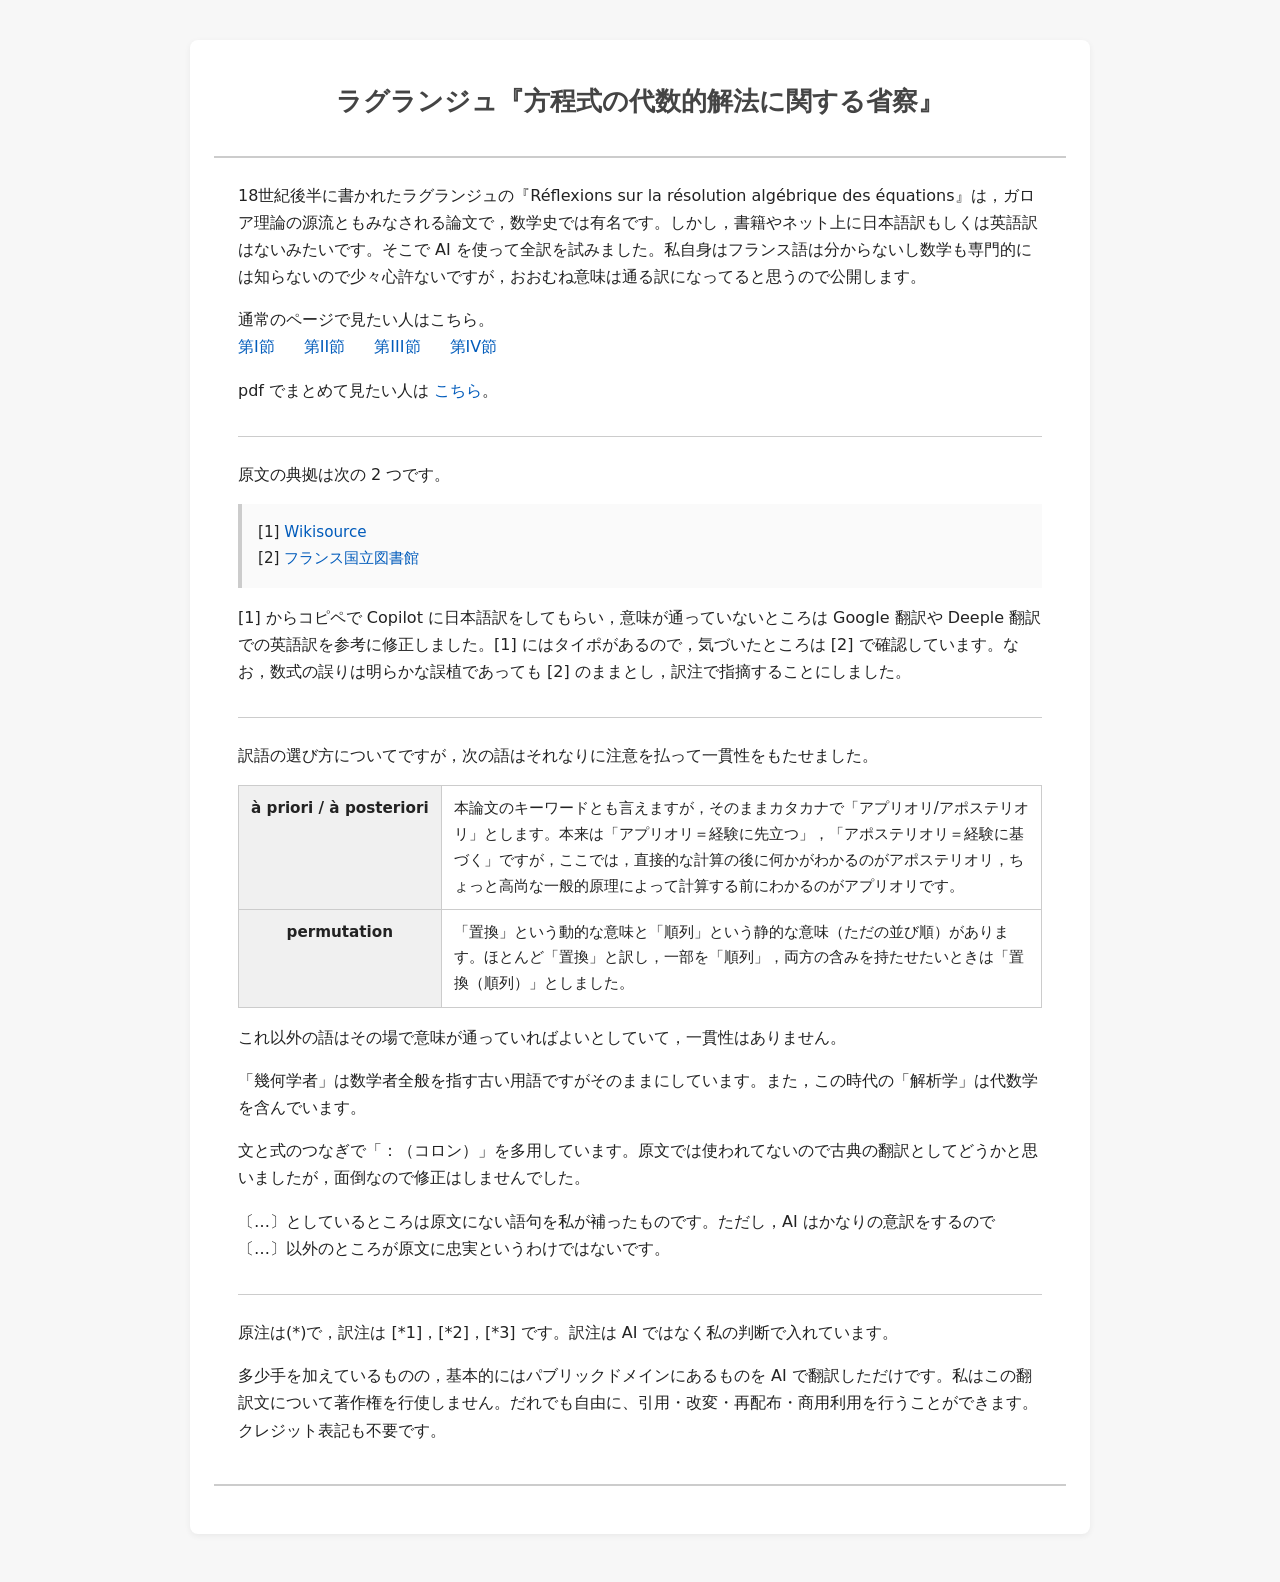
==== index.html @ 47581a52 "Add files via upload" ====
<!DOCTYPE html>
<html lang="ja">
<head>
  <meta charset="utf-8">
  <title>方程式の代数的解法に関する省察</title>
  <meta name="viewport" content="width=device-width, initial-scale=1">

  <style>
    :root {
      --bg-color: #f7f7f7;
      --text-color: #222;
      --accent-color: #444;
      --border-color: #ccc;
      --link-color: #005bbb;
      --link-hover: #003f88;
      --max-width: 900px;
    }

    * {
      box-sizing: border-box;
    }

    body {
      margin: 0;
      padding: 0;
      font-family: system-ui, -apple-system, BlinkMacSystemFont, "Segoe UI",
        "Hiragino Kaku Gothic ProN", "Yu Gothic", sans-serif;
      background: var(--bg-color);
      color: var(--text-color);
      line-height: 1.7;
    }

    .page {
      max-width: var(--max-width);
      margin: 2.5rem auto 3rem;
      padding: 0 1.5rem;
      background: #fff;
      border-radius: 8px;
      box-shadow: 0 2px 6px rgba(0, 0, 0, 0.06);
    }

    header {
      padding: 2.5rem 1.5rem 1.5rem;
      text-align: center;
      border-bottom: 2px solid var(--border-color);
    }

    header h1 {
      margin: 0 0 0.5rem;
      font-size: 1.6rem;
      font-weight: 600;
      color: var(--accent-color);
    }

    main {
      padding: 1.5rem;
    }

    section + section {
      margin-top: 2rem;
      padding-top: 1.5rem;
      border-top: 1px solid var(--border-color);
    }

    p {
      margin: 0 0 1rem;
    }

    a {
      color: var(--link-color);
      text-decoration: none;
    }

    a:hover,
    a:focus {
      text-decoration: underline;
      color: var(--link-hover);
    }

    .links-inline a + a {
      margin-left: 1.5rem;
    }

    

    blockquote {
      margin: 1rem 0;
      padding: 0.75rem 1rem;
      border-left: 4px solid var(--border-color);
      background: #fafafa;
      font-size: 0.95rem;
    }

    blockquote p {
      margin: 0.25rem 0;
    }

    .ref-list a {
      word-break: break-all;
    }

    table {
      width: 100%;
      border-collapse: collapse;
      margin: 1rem auto;
      font-size: 0.95rem;
    }

    th,
    td {
      border: 1px solid var(--border-color);
      padding: 0.6rem 0.75rem;
      vertical-align: top;
    }

    th {
      background: #f0f0f0;
      text-align: center;
      white-space: nowrap;
    }

    td:first-child {
      width: 25%;
      text-align: center;
      white-space: nowrap;
    }

    footer {
      padding: 1.5rem;
      border-top: 2px solid var(--border-color);
      font-size: 0.9rem;
      color: #666;
      text-align: center;
    }

    @media (max-width: 600px) {
      header {
        padding: 2rem 1rem 1rem;
      }

      main {
        padding: 1.25rem 1rem;
      }

      footer {
        padding: 1.25rem 1rem;
      }

      td:first-child {
        width: 35%;
      }
    }
  </style>
</head>

<body>
  <div class="page">
    <header>
      <h1>ラグランジュ『方程式の代数的解法に関する省察』</h1>
    </header>

    <main>
      <section>
        <p>
          18世紀後半に書かれたラグランジュの『R&eacute;flexions sur la r&eacute;solution alg&eacute;brique des &eacute;quations』は，ガロア理論の源流ともみなされる論文で，数学史では有名です。しかし，書籍やネット上に日本語訳もしくは英語訳はないみたいです。そこで AI を使って全訳を試みました。私自身はフランス語は分からないし数学も専門的には知らないので少々心許ないですが，おおむね意味は通る訳になってると思うので公開します。
        </p>

        <p class="links-inline">
          通常のページで見たい人はこちら。<br>
          <a href="lag_sec_1.html">第I節</a>
          <a href="lag_sec_2.html">第II節</a>
          <a href="lag_sec_3.html">第III節</a>
          <a href="lag_sec_4.html">第IV節</a>
        </p>

        <p>
          pdf でまとめて見たい人は
          <a href="lag1.pdf">こちら</a>。
        </p>
      </section>

      <section>
        <p>原文の典拠は次の 2 つです。</p>

        <blockquote class="ref-list">
          <p>
            [1]
            <a href="https://fr.wikisource.org/wiki/M%C3%A9moires_extraits_des_recueils_de_l%E2%80%99Acad%C3%A9mie_royale_de_Berlin/R%C3%A9flexions_sur_la_r%C3%A9solution_alg%C3%A9brique_des_%C3%A9quations">
              Wikisource
            </a>
            <br>
            [2]
            <a href="https://gallica.bnf.fr/ark:/12148/bpt6k229222d/f206">
              フランス国立図書館
            </a>
          </p>
        </blockquote>

        <p>
          [1] からコピペで Copilot に日本語訳をしてもらい，意味が通っていないところは Google 翻訳や Deeple 翻訳での英語訳を参考に修正しました。[1] にはタイポがあるので，気づいたところは [2] で確認しています。なお，数式の誤りは明らかな誤植であっても [2] のままとし，訳注で指摘することにしました。
        </p>
      </section>

      <section>
        <p>訳語の選び方についてですが，次の語はそれなりに注意を払って一貫性をもたせました。</p>

        <table>
          <tr>
            <th>&agrave; priori / &agrave; posteriori</th>
            <td>
              本論文のキーワードとも言えますが，そのままカタカナで「アプリオリ/アポステリオリ」とします。本来は「アプリオリ＝経験に先立つ」，「アポステリオリ＝経験に基づく」ですが，ここでは，直接的な計算の後に何かがわかるのがアポステリオリ，ちょっと高尚な一般的原理によって計算する前にわかるのがアプリオリです。
            </td>
          </tr>
          <tr>
            <th>permutation</th>
            <td>
              「置換」という動的な意味と「順列」という静的な意味（ただの並び順）があります。ほとんど「置換」と訳し，一部を「順列」，両方の含みを持たせたいときは「置換（順列）」としました。
            </td>
          </tr>
        </table>

        <p>
          これ以外の語はその場で意味が通っていればよいとしていて，一貫性はありません。
        </p>

        <p>
          「幾何学者」は数学者全般を指す古い用語ですがそのままにしています。また，この時代の「解析学」は代数学を含んでいます。
        </p>

        <p>
          文と式のつなぎで「：（コロン）」を多用しています。原文では使われてないので古典の翻訳としてどうかと思いましたが，面倒なので修正はしませんでした。
        </p>

        <p>
          〔…〕としているところは原文にない語句を私が補ったものです。ただし，AI はかなりの意訳をするので〔…〕以外のところが原文に忠実というわけではないです。
        </p>
      </section>

      <section>
        <p>
          原注は(*)で，訳注は [*1]，[*2]，[*3] です。訳注は AI ではなく私の判断で入れています。
        </p>

        <p>
          多少手を加えているものの，基本的にはパブリックドメインにあるものを AI で翻訳しただけです。私はこの翻訳文について著作権を行使しません。だれでも自由に、引用・改変・再配布・商用利用を行うことができます。
クレジット表記も不要です。
        </p>
      </section>
    </main>


<footer>
<script language="javascript" type="text/javascript" src="//counter1.fc2.com/counter.php?id=89515850"></script><noscript><img src="//counter1.fc2.com/counter_img.php?id=89515850" /></noscript>
</footer>
  </div>
</body>
</html>
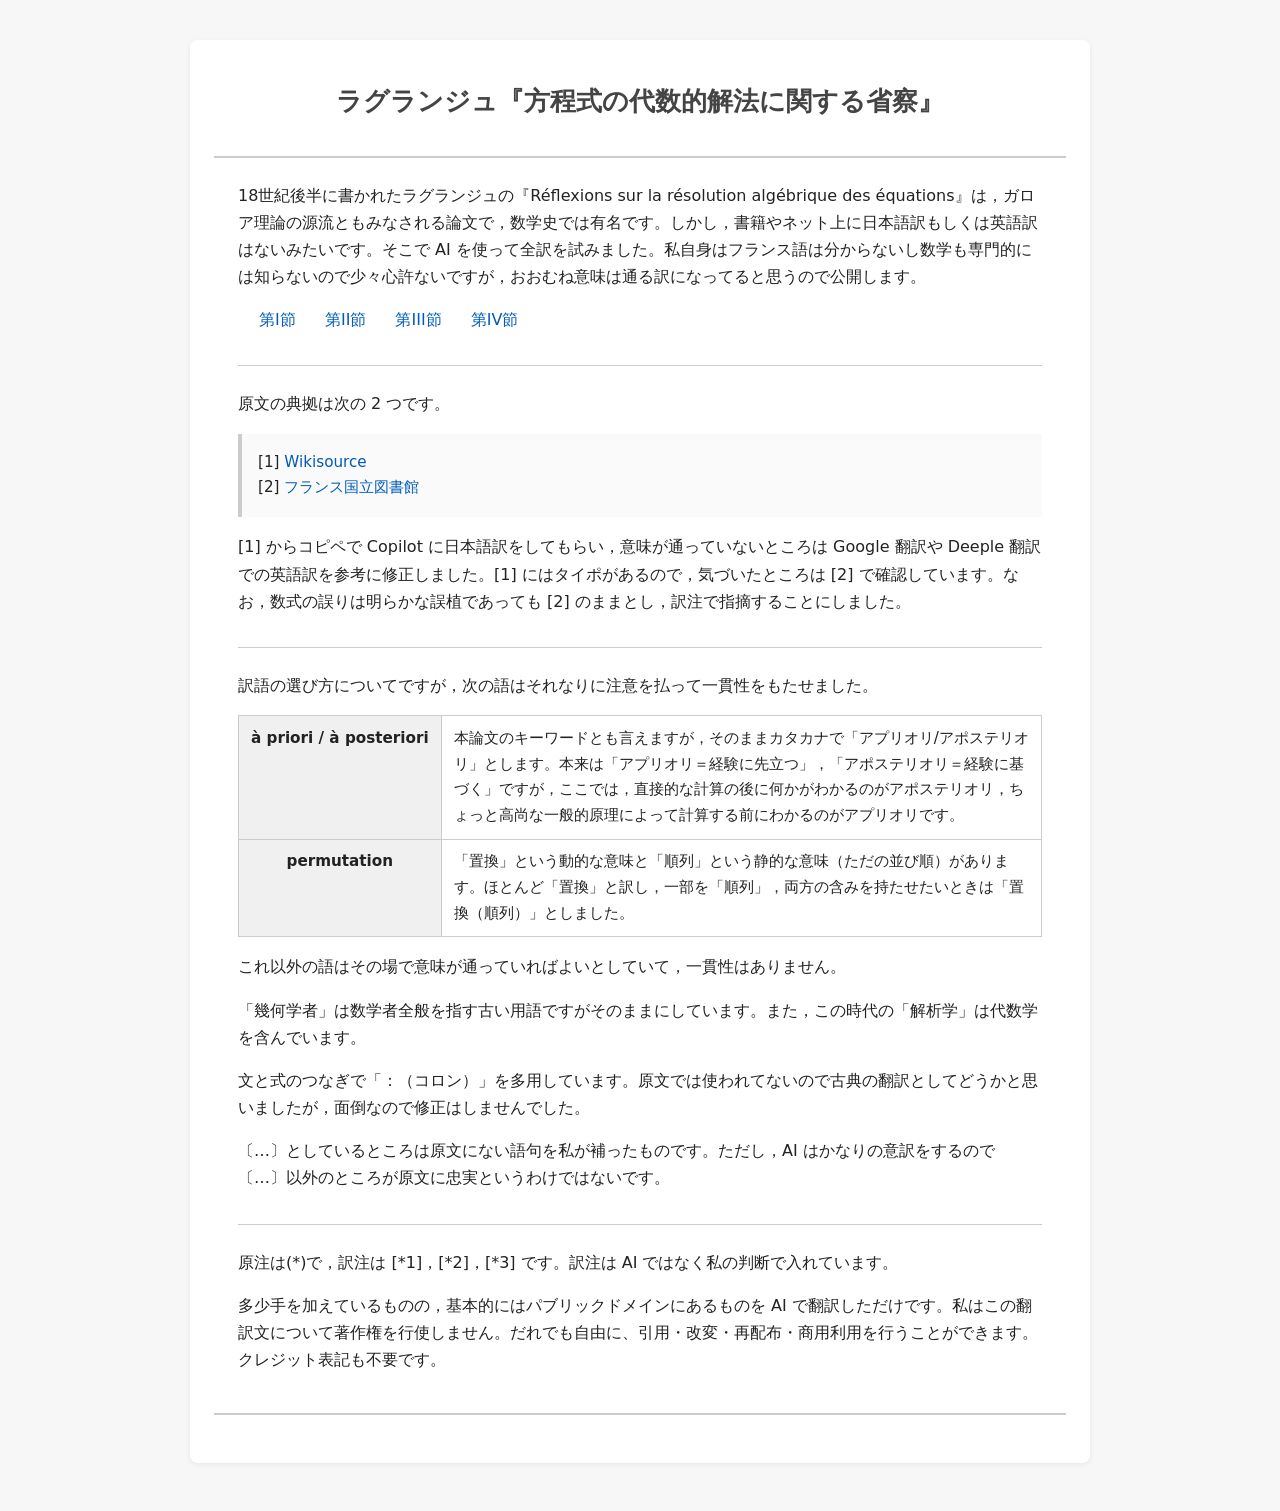
==== commit 9daf634c: "Update index.html" ====
--- a/index.html
+++ b/index.html
@@ -165,17 +165,11 @@
           18世紀後半に書かれたラグランジュの『R&eacute;flexions sur la r&eacute;solution alg&eacute;brique des &eacute;quations』は，ガロア理論の源流ともみなされる論文で，数学史では有名です。しかし，書籍やネット上に日本語訳もしくは英語訳はないみたいです。そこで AI を使って全訳を試みました。私自身はフランス語は分からないし数学も専門的には知らないので少々心許ないですが，おおむね意味は通る訳になってると思うので公開します。
         </p>
 
-        <p class="links-inline">
-          通常のページで見たい人はこちら。<br>
+        <p class="links-inline">　
           <a href="lag_sec_1.html">第I節</a>
           <a href="lag_sec_2.html">第II節</a>
           <a href="lag_sec_3.html">第III節</a>
           <a href="lag_sec_4.html">第IV節</a>
-        </p>
-
-        <p>
-          pdf でまとめて見たい人は
-          <a href="lag1.pdf">こちら</a>。
         </p>
       </section>
 
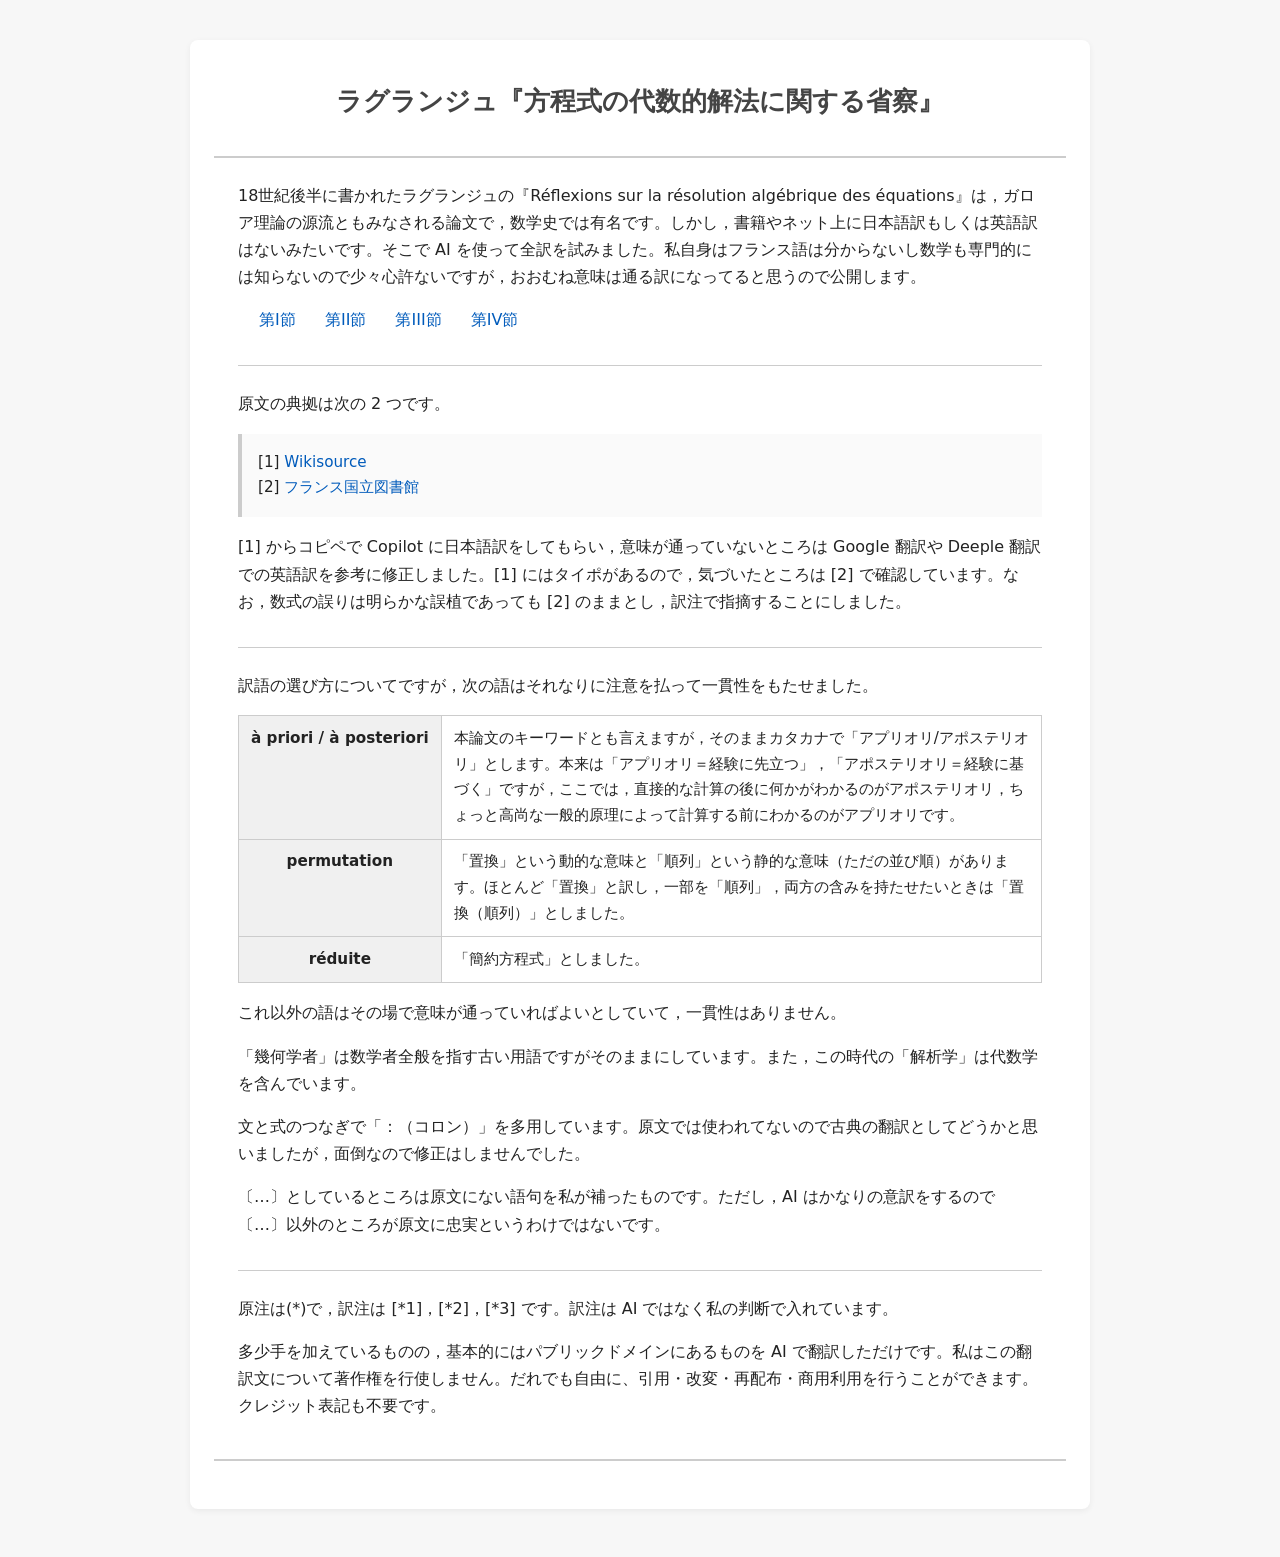
==== commit e9dbe6bb: "Update index.html" ====
--- a/index.html
+++ b/index.html
@@ -2,9 +2,12 @@
 <html lang="ja">
 <head>
   <meta charset="utf-8">
-  <title>方程式の代数的解法に関する省察</title>
+  <title>Lagrange『方程式の代数的解法に関する省察』日本語訳（全訳）</title>
+<meta name="description" content="Lagrange の 1770 年の論文『Réflexions sur la résolution algébrique des équations』の日本語訳を公開。第1節〜第4節までの全訳と注釈を収録した数学史資料サイト。">
+
   <meta name="viewport" content="width=device-width, initial-scale=1">
-
+  <link rel="canonical" href="https://maco01.github.io/lag1/index.html">
+  
   <style>
     :root {
       --bg-color: #f7f7f7;
@@ -211,6 +214,12 @@
               「置換」という動的な意味と「順列」という静的な意味（ただの並び順）があります。ほとんど「置換」と訳し，一部を「順列」，両方の含みを持たせたいときは「置換（順列）」としました。
             </td>
           </tr>
+          <tr>
+            <th>r&eacute;duite</th>
+            <td>
+              「簡約方程式」としました。
+            </td>
+          </tr>
         </table>
 
         <p>
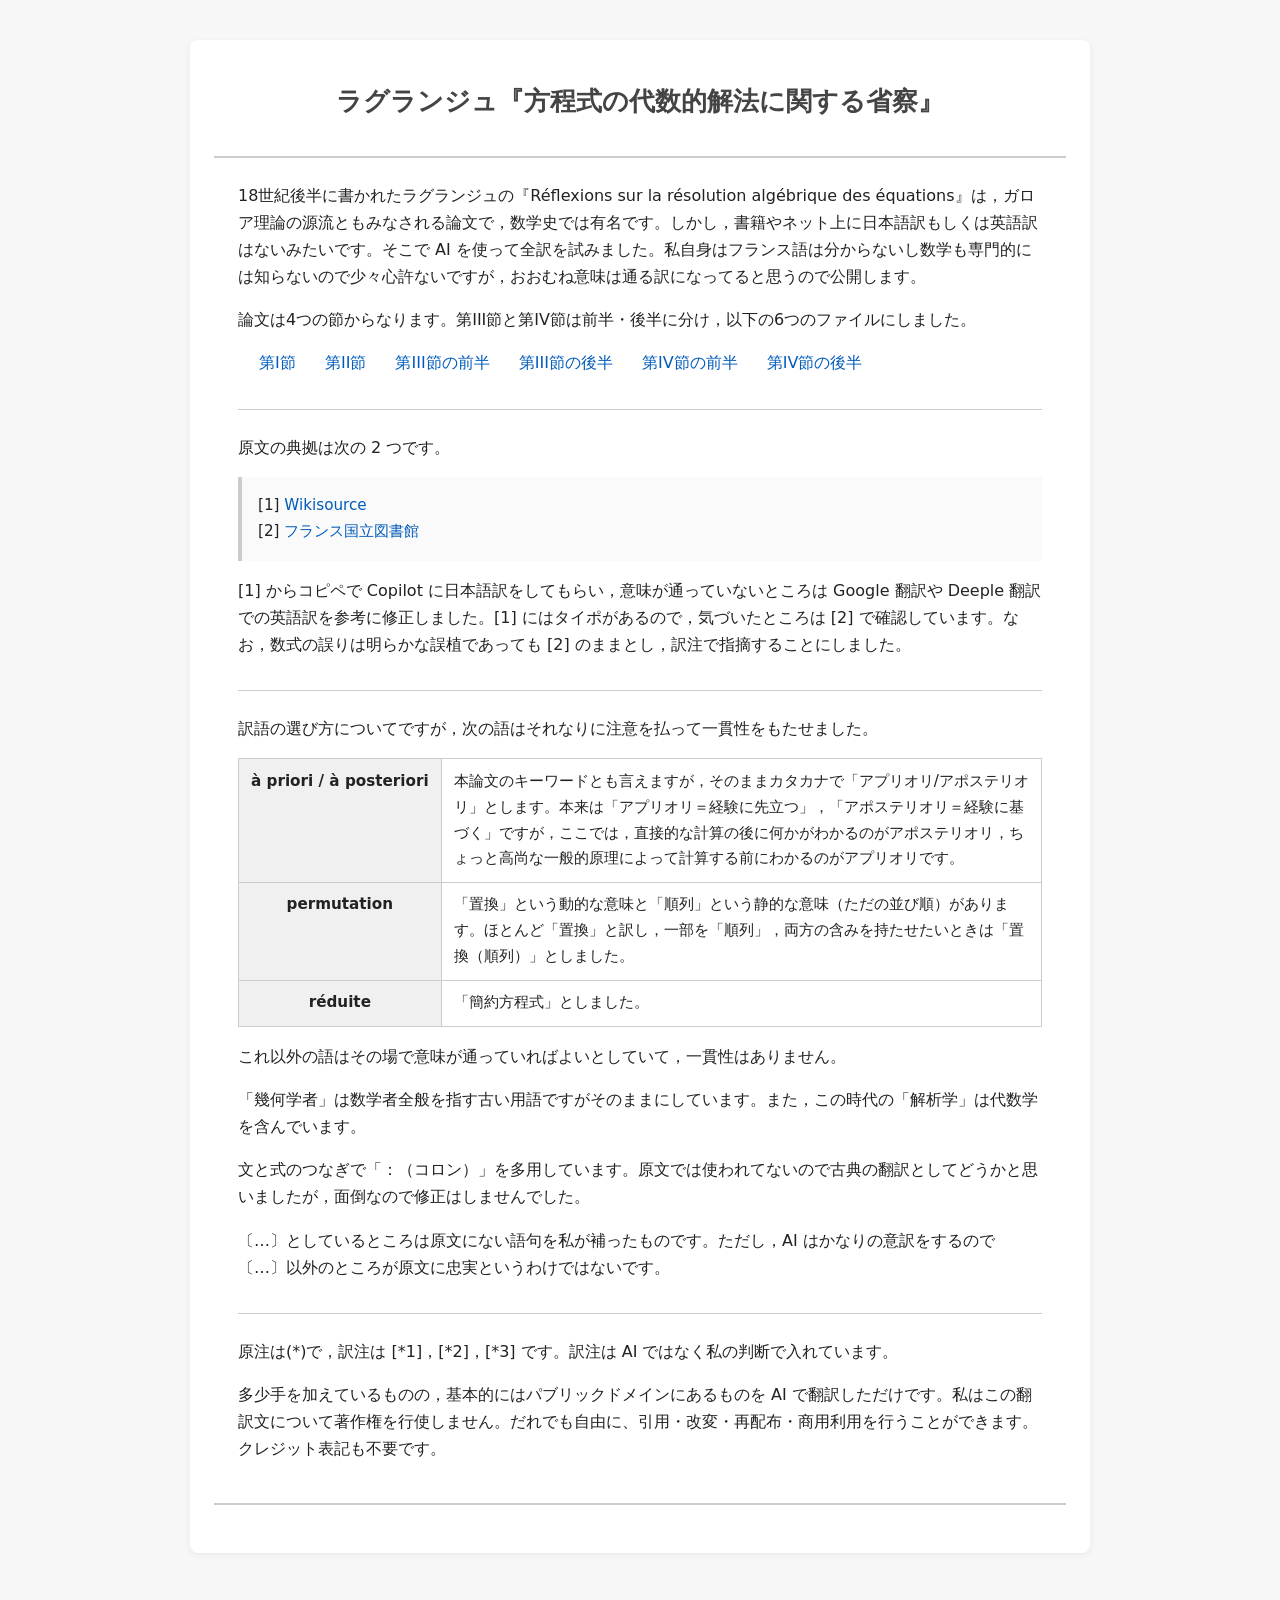
==== commit de67b6c7: "Add files via upload" ====
--- a/index.html
+++ b/index.html
@@ -4,10 +4,9 @@
   <meta charset="utf-8">
   <title>Lagrange『方程式の代数的解法に関する省察』日本語訳（全訳）</title>
 <meta name="description" content="Lagrange の 1770 年の論文『Réflexions sur la résolution algébrique des équations』の日本語訳を公開。第1節〜第4節までの全訳と注釈を収録した数学史資料サイト。">
-
   <meta name="viewport" content="width=device-width, initial-scale=1">
   <link rel="canonical" href="https://maco01.github.io/lag1/index.html">
-  
+
   <style>
     :root {
       --bg-color: #f7f7f7;
@@ -165,15 +164,19 @@
     <main>
       <section>
         <p>
-          18世紀後半に書かれたラグランジュの『R&eacute;flexions sur la r&eacute;solution alg&eacute;brique des &eacute;quations』は，ガロア理論の源流ともみなされる論文で，数学史では有名です。しかし，書籍やネット上に日本語訳もしくは英語訳はないみたいです。そこで AI を使って全訳を試みました。私自身はフランス語は分からないし数学も専門的には知らないので少々心許ないですが，おおむね意味は通る訳になってると思うので公開します。
-        </p>
+          18世紀後半に書かれたラグランジュの『R&eacute;flexions sur la r&eacute;solution alg&eacute;brique des &eacute;quations』は，ガロア理論の源流ともみなされる論文で，数学史では有名です。しかし，書籍やネット上に日本語訳もしくは英語訳はないみたいです。そこで AI を使って全訳を試みました。私自身はフランス語は分からないし数学も専門的には知らないので少々心許ないですが，おおむね意味は通る訳になってると思うので公開します。</p>
+
+        <p>論文は4つの節からなります。第III節と第IV節は前半・後半に分け，以下の6つのファイルにしました。</p>
 
         <p class="links-inline">　
           <a href="lag_sec_1.html">第I節</a>
           <a href="lag_sec_2.html">第II節</a>
-          <a href="lag_sec_3.html">第III節</a>
-          <a href="lag_sec_4.html">第IV節</a>
-        </p>
+          <a href="lag_sec_3_1.html">第III節の前半</a>
+          <a href="lag_sec_3_2.html">第III節の後半</a>
+          <a href="lag_sec_4_1.html">第IV節の前半</a>
+          <a href="lag_sec_4_2.html">第IV節の後半</a>
+        </p>
+
       </section>
 
       <section>
